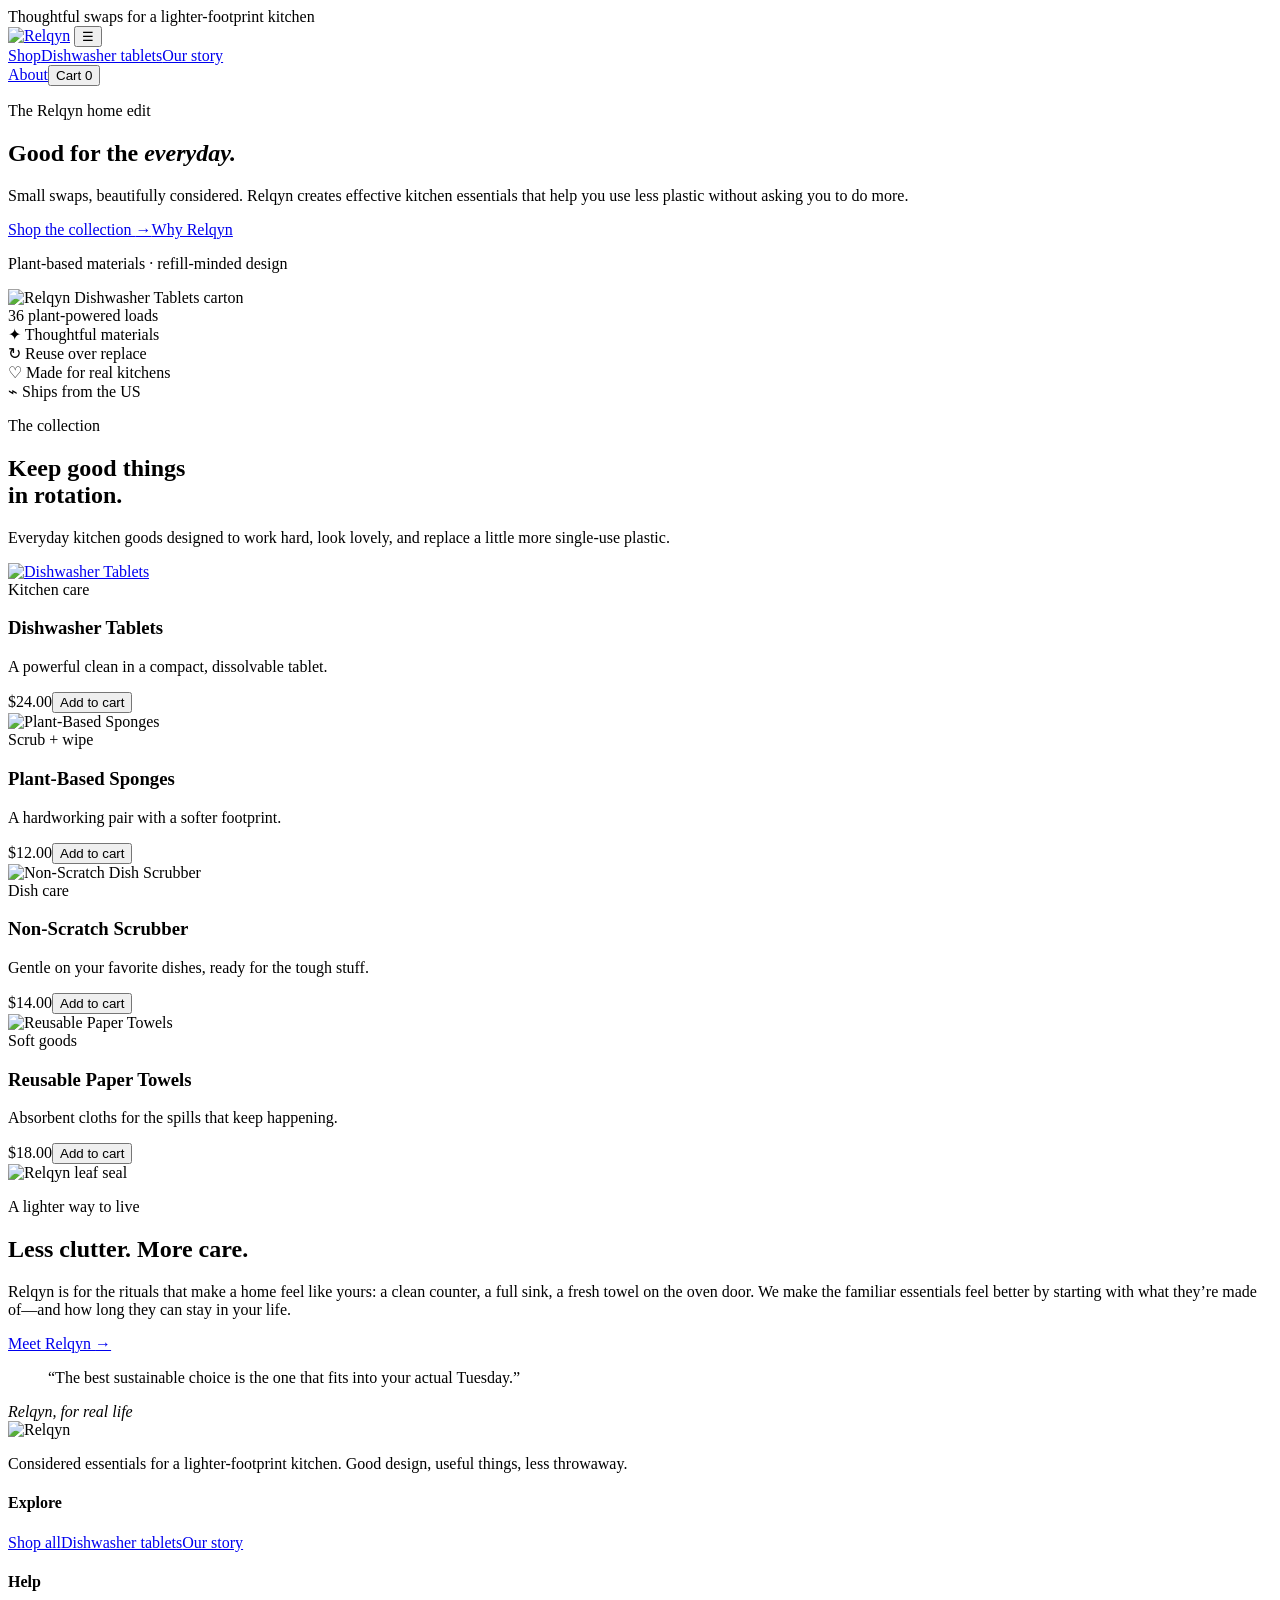
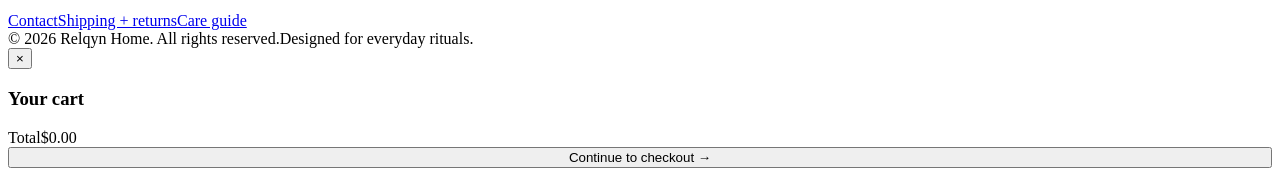
==== index.html @ 46c68b80 "Add index.html" ====
<!doctype html>
<html lang="en">
<head><meta charset="utf-8"><meta name="viewport" content="width=device-width, initial-scale=1"><title>Relqyn — a better clean for home</title><meta name="description" content="Relqyn makes considered, plastic-replacing essentials for the everyday kitchen."><link rel="stylesheet" href="styles.css"></head>
<body>
  <div class="utility">Thoughtful swaps for a lighter-footprint kitchen</div>
  <header class="site-header"><div class="container nav">
    <a href="index.html" aria-label="Relqyn home"><img class="brand-logo" src="assets/relqyn-lockup-horizontal.svg" alt="Relqyn"></a>
    <button class="menu-button" id="menu-button" aria-label="Open menu">☰</button>
    <nav class="nav-links" id="nav-links"><a href="index.html#shop">Shop</a><a href="products/dishwasher-tablets.html">Dishwasher tablets</a><a href="about.html">Our story</a></nav>
    <div class="nav-actions"><a class="nav-link-button" href="about.html">About</a><button class="cart-button cart-open" type="button">Cart <span class="cart-count">0</span></button></div>
  </div></header>
  <main>
    <section class="hero"><div class="container hero-grid"><div>
      <p class="eyebrow">The Relqyn home edit</p><h1>Good for the <em>everyday.</em></h1>
      <p class="hero-copy">Small swaps, beautifully considered. Relqyn creates effective kitchen essentials that help you use less plastic without asking you to do more.</p>
      <div class="button-row"><a class="button button-primary" href="#shop">Shop the collection <span>→</span></a><a class="button button-ghost" href="about.html">Why Relqyn</a></div>
      <p class="hero-note"><span></span> Plant-based materials · refill-minded design</p>
    </div><div class="hero-art"><img src="assets/dishwasher-tablets.svg" alt="Relqyn Dishwasher Tablets carton"><div class="floating-tag">36 plant-powered loads</div></div></div></section>
    <section class="strip"><div class="container strip-items"><div class="strip-item"><span class="strip-icon">✦</span> Thoughtful materials</div><div class="strip-item"><span class="strip-icon">↻</span> Reuse over replace</div><div class="strip-item"><span class="strip-icon">♡</span> Made for real kitchens</div><div class="strip-item"><span class="strip-icon">⌁</span> Ships from the US</div></div></section>
    <section class="section" id="shop"><div class="container"><div class="section-head"><div><p class="section-kicker">The collection</p><h2>Keep good things<br>in rotation.</h2></div><p class="section-intro">Everyday kitchen goods designed to work hard, look lovely, and replace a little more single-use plastic.</p></div>
      <div class="products-grid">
        <article class="product-card" data-product data-name="Dishwasher Tablets" data-price="24"><a class="product-image" href="products/dishwasher-tablets.html"><img src="assets/dishwasher-tablets.svg" alt="Dishwasher Tablets"></a><div class="product-info"><span class="product-type">Kitchen care</span><h3 class="product-name">Dishwasher Tablets</h3><p class="product-desc">A powerful clean in a compact, dissolvable tablet.</p><div class="product-bottom"><span class="price">$24.00</span><button class="add-button add-to-cart" type="button">Add to cart</button></div></div></article>
        <article class="product-card" data-product data-name="Plant-Based Sponges" data-price="12"><div class="product-image"><img src="assets/sponges.svg" alt="Plant-Based Sponges"></div><div class="product-info"><span class="product-type">Scrub + wipe</span><h3 class="product-name">Plant-Based Sponges</h3><p class="product-desc">A hardworking pair with a softer footprint.</p><div class="product-bottom"><span class="price">$12.00</span><button class="add-button add-to-cart" type="button">Add to cart</button></div></div></article>
        <article class="product-card" data-product data-name="Non-Scratch Dish Scrubber" data-price="14"><div class="product-image"><img src="assets/scrubber.svg" alt="Non-Scratch Dish Scrubber"></div><div class="product-info"><span class="product-type">Dish care</span><h3 class="product-name">Non-Scratch Scrubber</h3><p class="product-desc">Gentle on your favorite dishes, ready for the tough stuff.</p><div class="product-bottom"><span class="price">$14.00</span><button class="add-button add-to-cart" type="button">Add to cart</button></div></div></article>
        <article class="product-card" data-product data-name="Reusable Paper Towels" data-price="18"><div class="product-image"><img src="assets/towels.svg" alt="Reusable Paper Towels"></div><div class="product-info"><span class="product-type">Soft goods</span><h3 class="product-name">Reusable Paper Towels</h3><p class="product-desc">Absorbent cloths for the spills that keep happening.</p><div class="product-bottom"><span class="price">$18.00</span><button class="add-button add-to-cart" type="button">Add to cart</button></div></div></article>
      </div></div></section>
    <section class="story"><div class="story-grid"><div class="story-art"><img class="seal" src="assets/relqyn-leaf-seal.svg" alt="Relqyn leaf seal"></div><div class="story-copy"><p class="section-kicker">A lighter way to live</p><h2>Less clutter. More care.</h2><p>Relqyn is for the rituals that make a home feel like yours: a clean counter, a full sink, a fresh towel on the oven door. We make the familiar essentials feel better by starting with what they’re made of—and how long they can stay in your life.</p><div class="button-row"><a class="button button-light" href="about.html">Meet Relqyn <span>→</span></a></div></div></div></section>
    <section class="quote"><div class="container"><blockquote>“The best sustainable choice is the one that fits into your actual Tuesday.”</blockquote><cite>Relqyn, for real life</cite></div></section>
  </main>
  <footer class="site-footer"><div class="container"><div class="footer-grid"><div class="footer-brand"><img src="assets/relqyn-lockup-horizontal.svg" alt="Relqyn"><p>Considered essentials for a lighter-footprint kitchen. Good design, useful things, less throwaway.</p></div><div class="footer-links"><div><h4>Explore</h4><a href="#shop">Shop all</a><a href="products/dishwasher-tablets.html">Dishwasher tablets</a><a href="about.html">Our story</a></div><div><h4>Help</h4><a href="mailto:hello@relqyn.com">Contact</a><a href="#">Shipping + returns</a><a href="#">Care guide</a></div></div></div><div class="copyright"><span>© 2026 Relqyn Home. All rights reserved.</span><span>Designed for everyday rituals.</span></div></div></footer>
  <aside class="cart-drawer" id="cart-drawer" aria-label="Shopping cart"><button class="cart-close" type="button" aria-label="Close cart">×</button><h3>Your cart</h3><div class="cart-items" id="cart-items"></div><div class="cart-total"><span>Total</span><span id="cart-total">$0.00</span></div><button class="button button-primary" id="checkout" type="button" style="width:100%">Continue to checkout →</button></aside>
  <script src="script.js"></script>
</body></html>
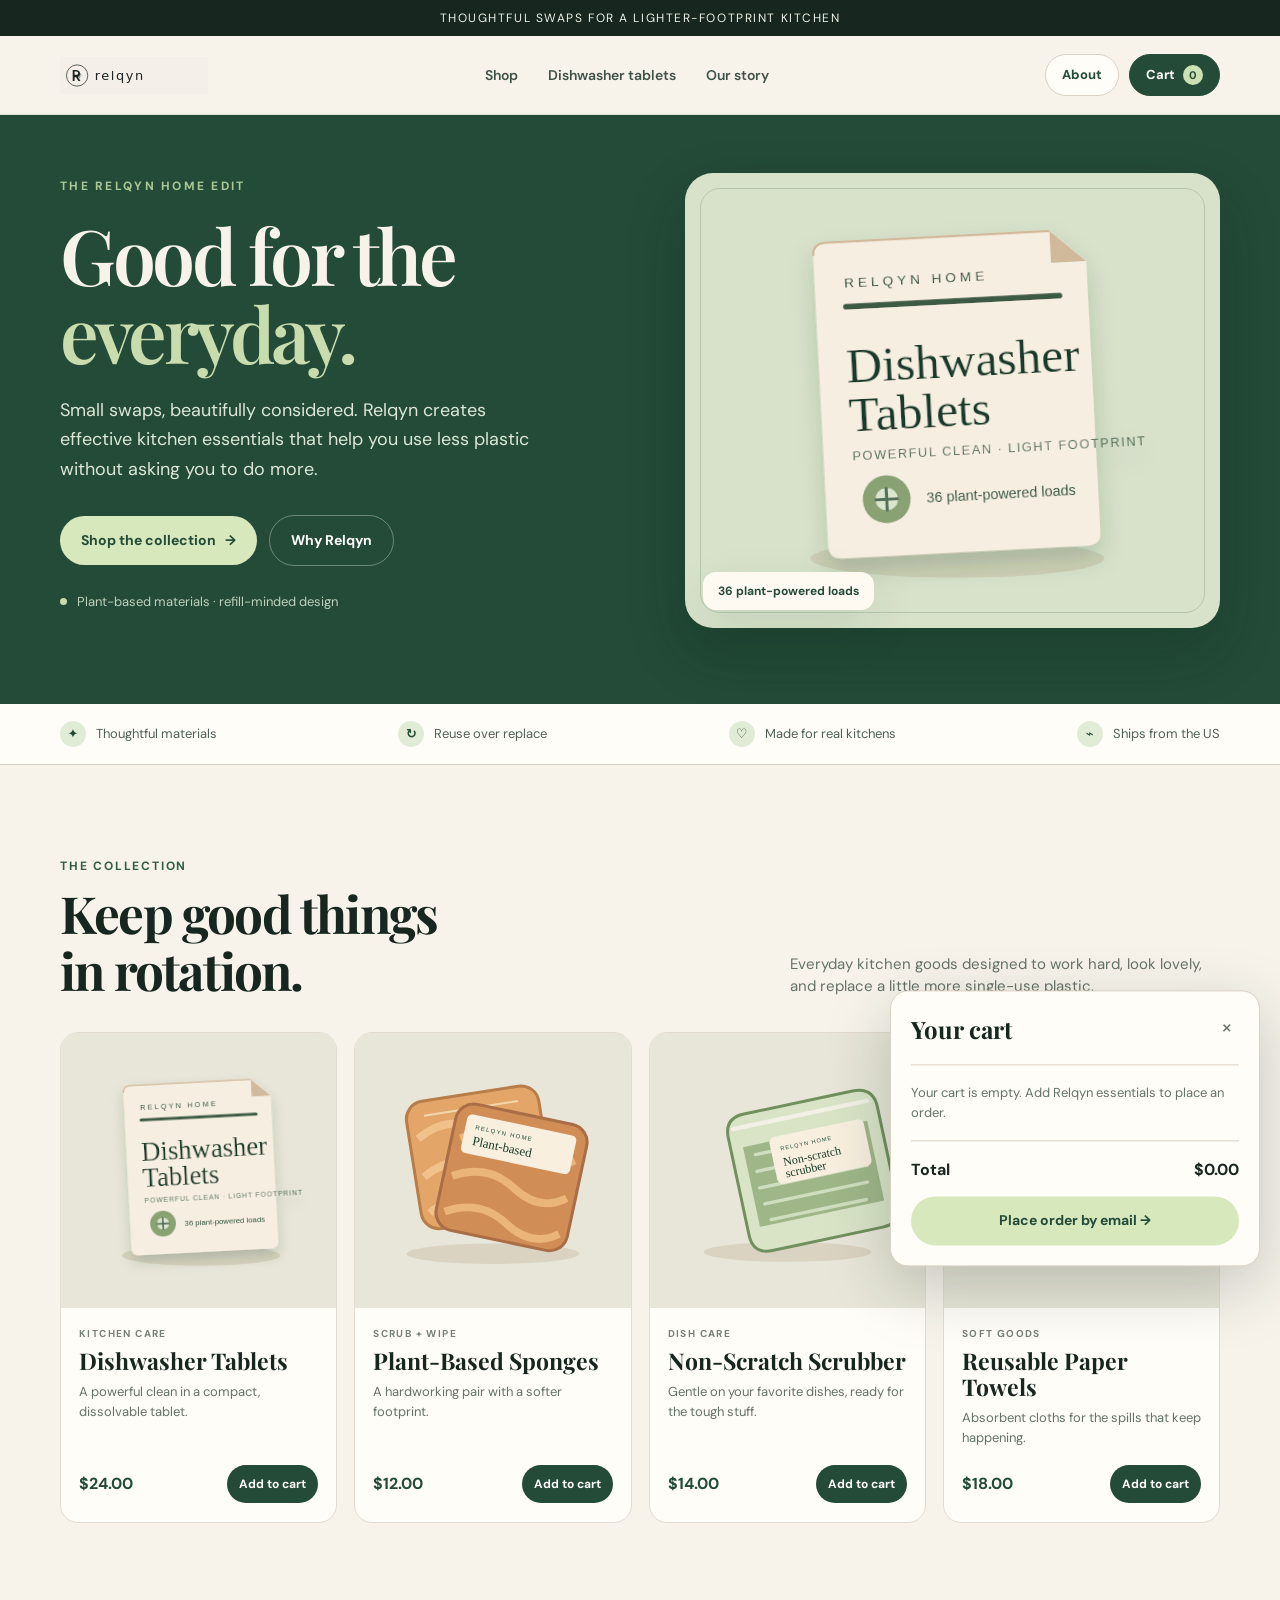
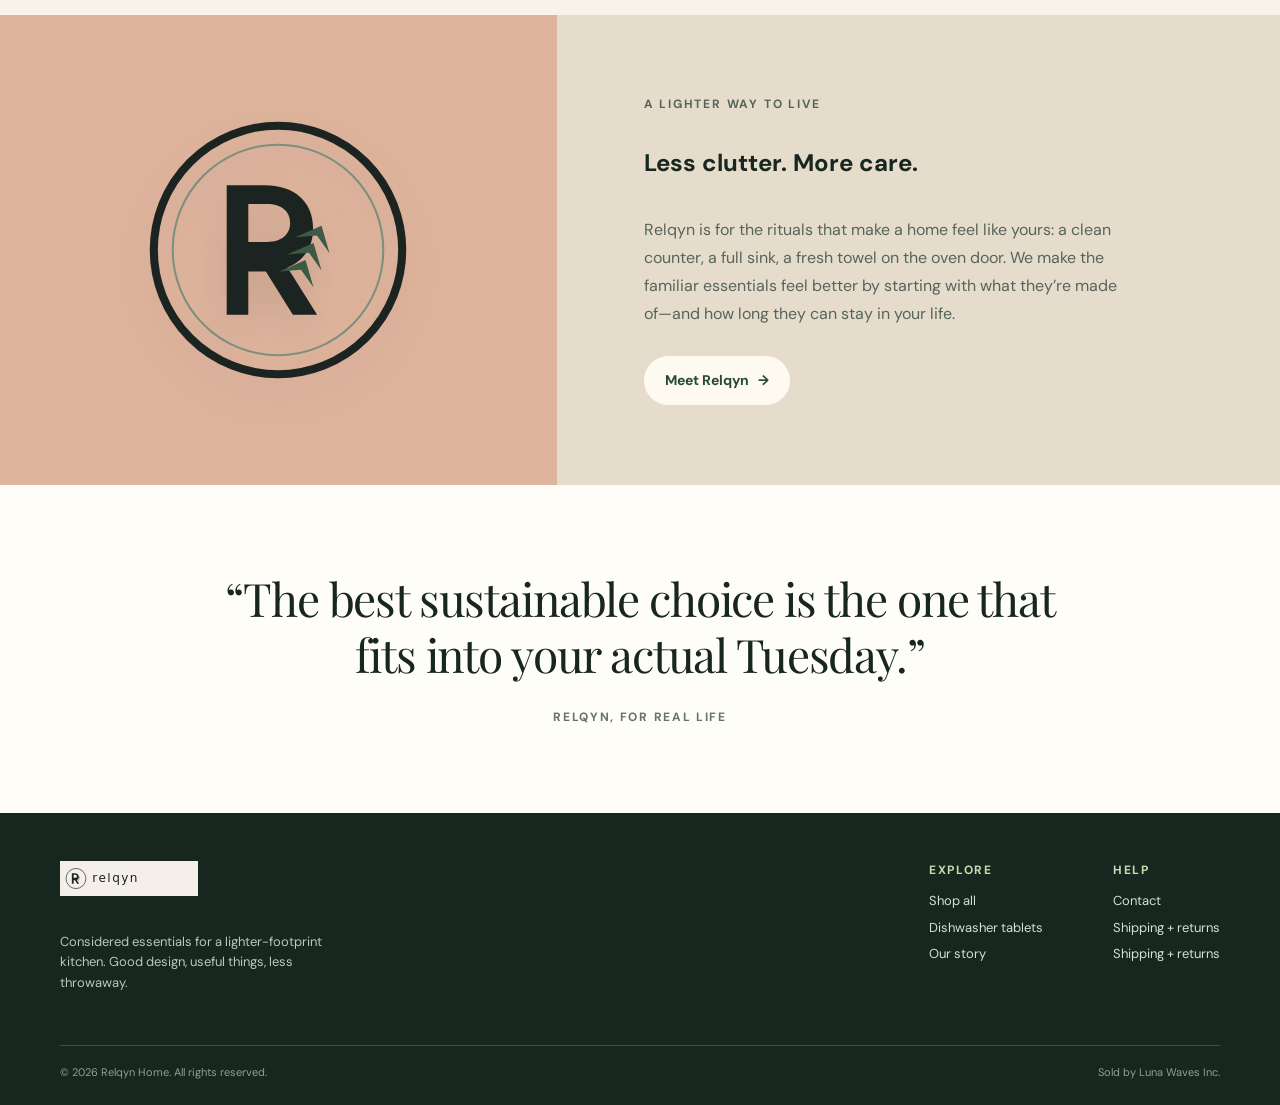
==== commit 1ffb17d9: "Harden Relqyn shop for legitimate sales specimen" ====
--- a/index.html
+++ b/index.html
@@ -27,7 +27,7 @@
     <section class="story"><div class="story-grid"><div class="story-art"><img class="seal" src="assets/relqyn-leaf-seal.svg" alt="Relqyn leaf seal"></div><div class="story-copy"><p class="section-kicker">A lighter way to live</p><h2>Less clutter. More care.</h2><p>Relqyn is for the rituals that make a home feel like yours: a clean counter, a full sink, a fresh towel on the oven door. We make the familiar essentials feel better by starting with what they’re made of—and how long they can stay in your life.</p><div class="button-row"><a class="button button-light" href="about.html">Meet Relqyn <span>→</span></a></div></div></div></section>
     <section class="quote"><div class="container"><blockquote>“The best sustainable choice is the one that fits into your actual Tuesday.”</blockquote><cite>Relqyn, for real life</cite></div></section>
   </main>
-  <footer class="site-footer"><div class="container"><div class="footer-grid"><div class="footer-brand"><img src="assets/relqyn-lockup-horizontal.svg" alt="Relqyn"><p>Considered essentials for a lighter-footprint kitchen. Good design, useful things, less throwaway.</p></div><div class="footer-links"><div><h4>Explore</h4><a href="#shop">Shop all</a><a href="products/dishwasher-tablets.html">Dishwasher tablets</a><a href="about.html">Our story</a></div><div><h4>Help</h4><a href="mailto:hello@relqyn.com">Contact</a><a href="#">Shipping + returns</a><a href="#">Care guide</a></div></div></div><div class="copyright"><span>© 2026 Relqyn Home. All rights reserved.</span><span>Designed for everyday rituals.</span></div></div></footer>
-  <aside class="cart-drawer" id="cart-drawer" aria-label="Shopping cart"><button class="cart-close" type="button" aria-label="Close cart">×</button><h3>Your cart</h3><div class="cart-items" id="cart-items"></div><div class="cart-total"><span>Total</span><span id="cart-total">$0.00</span></div><button class="button button-primary" id="checkout" type="button" style="width:100%">Continue to checkout →</button></aside>
+  <footer class="site-footer"><div class="container"><div class="footer-grid"><div class="footer-brand"><img src="assets/relqyn-lockup-horizontal.svg" alt="Relqyn"><p>Considered essentials for a lighter-footprint kitchen. Good design, useful things, less throwaway.</p></div><div class="footer-links"><div><h4>Explore</h4><a href="#shop">Shop all</a><a href="products/dishwasher-tablets.html">Dishwasher tablets</a><a href="about.html">Our story</a></div><div><h4>Help</h4><a href="mailto:hello@relqyn.com">Contact</a><a href="shipping.html">Shipping + returns</a><a href="shipping.html">Shipping + returns</a></div></div></div><div class="copyright"><span>© 2026 Relqyn Home. All rights reserved.</span><span>Sold by Luna Waves Inc.</span></div></div></footer>
+  <aside class="cart-drawer" id="cart-drawer" aria-label="Shopping cart"><button class="cart-close" type="button" aria-label="Close cart">×</button><h3>Your cart</h3><div class="cart-items" id="cart-items"></div><div class="cart-total"><span>Total</span><span id="cart-total">$0.00</span></div><button class="button button-primary" id="checkout" type="button" style="width:100%">Place order by email →</button></aside>
   <script src="script.js"></script>
 </body></html>
--- a/styles.css
+++ b/styles.css
@@ -0,0 +1,14 @@
+@import url('https://fonts.googleapis.com/css2?family=DM+Sans:wght@400;500;600;700&family=Playfair+Display:wght@500;600;700&display=swap');
+:root{--ink:#17271f;--forest:#234b37;--forest-2:#315e44;--moss:#79966b;--cream:#f7f3eb;--paper:#fffdf8;--clay:#dfb49d;--sand:#e8dcc9;--line:#d9d1c3;--muted:#657267;--shadow:0 20px 50px rgba(25,54,39,.11)}
+*{box-sizing:border-box}html{scroll-behavior:smooth}body{margin:0;background:var(--cream);color:var(--ink);font-family:'DM Sans',system-ui,sans-serif;line-height:1.5}a{color:inherit;text-decoration:none}button{font:inherit;cursor:pointer;border:0}.container{width:min(1160px,calc(100% - 40px));margin:0 auto}.utility{background:var(--ink);color:#ecf0e5;text-align:center;font-size:12px;letter-spacing:.13em;text-transform:uppercase;padding:9px 16px}.site-header{position:sticky;top:0;z-index:20;background:rgba(247,243,235,.95);backdrop-filter:blur(16px);border-bottom:1px solid rgba(36,75,55,.12)}.nav{height:78px;display:flex;align-items:center;justify-content:space-between;gap:24px}.brand-logo{width:148px;display:block}.nav-links{display:flex;align-items:center;gap:30px;color:#405148;font-size:14px;font-weight:600}.nav-links a:hover{color:var(--forest)}.nav-actions{display:flex;gap:10px;align-items:center}.nav-link-button,.cart-button{border:1px solid var(--line);background:var(--paper);border-radius:999px;padding:10px 16px;font-size:13px;font-weight:700;color:var(--forest)}.cart-button{background:var(--forest);color:#fff;border-color:var(--forest);display:inline-flex;gap:8px;align-items:center}.cart-count{background:#cbe0b3;color:var(--forest);border-radius:50%;min-width:20px;height:20px;display:grid;place-items:center;font-size:11px}.menu-button{display:none;background:none;font-size:24px;color:var(--forest)}
+.hero{padding:58px 0 76px;background:var(--forest);color:#f7f3eb;overflow:hidden}.hero-grid{display:grid;grid-template-columns:1.02fr .98fr;align-items:center;gap:68px}.eyebrow{font-size:12px;letter-spacing:.19em;text-transform:uppercase;color:#abc896;font-weight:700;margin:0 0 20px}.hero h1{font-family:'Playfair Display',Georgia,serif;font-size:clamp(46px,6vw,80px);line-height:1.02;letter-spacing:-.045em;margin:0 0 24px;font-weight:600}.hero h1 em{color:#c9dcae;font-style:normal}.hero-copy{font-size:18px;line-height:1.65;max-width:500px;color:#dce7d8;margin:0 0 30px}.button-row{display:flex;gap:12px;align-items:center;flex-wrap:wrap}.button{display:inline-flex;align-items:center;justify-content:center;gap:9px;padding:14px 21px;border-radius:999px;font-weight:700;font-size:14px;transition:transform .2s,box-shadow .2s,background .2s}.button:hover{transform:translateY(-2px);box-shadow:0 8px 18px rgba(0,0,0,.12)}.button-primary{background:#d7e8bd;color:var(--forest)}.button-light{background:#fffaf1;color:var(--forest)}.button-ghost{border:1px solid rgba(255,255,255,.34);color:#fff;background:transparent}.hero-note{display:flex;gap:10px;align-items:center;margin-top:26px;color:#c0d1bd;font-size:13px}.hero-note span{width:7px;height:7px;background:#c9dcae;border-radius:50%}.hero-art{position:relative;background:#d8e2cb;border-radius:28px;padding:20px;min-height:435px;display:grid;place-items:center;box-shadow:0 24px 60px rgba(7,31,20,.2)}.hero-art:before{content:'';position:absolute;inset:15px;border:1px solid rgba(35,75,55,.18);border-radius:20px}.hero-art img{width:100%;max-width:510px;position:relative}.floating-tag{position:absolute;left:18px;bottom:18px;background:#fffaf1;color:var(--forest);padding:10px 15px;border-radius:13px;font-size:12px;font-weight:700;box-shadow:var(--shadow)}
+.strip{background:var(--paper);border-bottom:1px solid var(--line);padding:17px 0}.strip-items{display:flex;justify-content:space-between;gap:18px;flex-wrap:wrap}.strip-item{display:flex;gap:10px;align-items:center;color:#506058;font-size:13px}.strip-icon{width:26px;height:26px;border-radius:50%;display:grid;place-items:center;background:#e1ecd6;color:var(--forest);font-weight:700}
+.section{padding:92px 0}.section-head{display:flex;justify-content:space-between;align-items:end;gap:24px;margin-bottom:34px}.section-kicker{color:var(--forest-2);font-size:12px;font-weight:700;letter-spacing:.15em;text-transform:uppercase;margin:0 0 10px}.section h2{font-family:'Playfair Display',Georgia,serif;font-size:clamp(34px,4vw,53px);line-height:1.1;letter-spacing:-.035em;margin:0;color:var(--ink)}.section-intro{max-width:430px;color:var(--muted);font-size:15px;margin:0}.text-link{color:var(--forest);font-size:14px;font-weight:700;border-bottom:1px solid #a9bca1;padding-bottom:4px}.products-grid{display:grid;grid-template-columns:repeat(4,1fr);gap:17px}.product-card{background:var(--paper);border:1px solid #e3dbcf;border-radius:18px;overflow:hidden;display:flex;flex-direction:column;min-width:0;transition:transform .25s,box-shadow .25s}.product-card:hover{transform:translateY(-5px);box-shadow:var(--shadow)}.product-image{background:#e7e6d8;aspect-ratio:1/1;padding:4px;display:grid;place-items:center}.product-image img{width:100%;height:100%;object-fit:contain}.product-info{padding:18px 18px 19px;display:flex;flex-direction:column;flex:1}.product-type{text-transform:uppercase;letter-spacing:.14em;font-size:10px;color:#778077;font-weight:700;margin-bottom:7px}.product-name{font-family:'Playfair Display',Georgia,serif;font-size:23px;line-height:1.12;margin:0 0 8px;color:var(--ink)}.product-desc{font-size:13px;color:var(--muted);line-height:1.55;margin:0 0 17px}.product-bottom{display:flex;justify-content:space-between;gap:9px;align-items:center;margin-top:auto}.price{font-weight:700;color:var(--forest);font-size:16px}.add-button{border-radius:999px;padding:10px 12px;background:var(--forest);color:#fff;font-weight:700;font-size:12px;white-space:nowrap}.add-button:hover{background:var(--forest-2)}
+.story{background:#e6dccb;padding:0}.story-grid{display:grid;grid-template-columns:.87fr 1.13fr;min-height:470px}.story-art{background:var(--clay);display:grid;place-items:center;overflow:hidden}.story-art .seal{width:min(62%,270px);filter:drop-shadow(0 18px 20px rgba(50,47,35,.13))}.story-copy{padding:76px 10% 76px 12%;display:flex;flex-direction:column;justify-content:center}.story-copy h2{max-width:470px;margin-bottom:19px}.story-copy p{color:#57645b;max-width:475px;line-height:1.75}.story-copy .button-row{margin-top:12px}
+.quote{padding:85px 0;background:var(--paper);text-align:center}.quote blockquote{font-family:'Playfair Display',Georgia,serif;font-size:clamp(27px,4vw,46px);line-height:1.22;max-width:850px;margin:0 auto 22px;letter-spacing:-.025em}.quote cite{font-size:12px;text-transform:uppercase;letter-spacing:.14em;font-style:normal;color:var(--muted);font-weight:700}
+.page-hero{background:var(--forest);color:#fff;padding:78px 0}.page-hero .eyebrow{color:#c9dcae}.page-hero h1{font-family:'Playfair Display',Georgia,serif;font-size:clamp(44px,6vw,72px);line-height:1.05;margin:0 0 15px;letter-spacing:-.045em}.page-hero p{max-width:580px;color:#d9e4d6;font-size:17px;margin:0}.detail{padding:70px 0}.detail-grid{display:grid;grid-template-columns:1fr 1fr;gap:70px;align-items:start}.detail-visual{background:#dce5d1;border-radius:24px;padding:24px;position:sticky;top:110px}.detail-visual img{display:block;width:100%}.detail-content .product-type{margin-top:6px}.detail-content h1{font-family:'Playfair Display',Georgia,serif;font-size:clamp(40px,5vw,64px);line-height:1.03;letter-spacing:-.045em;margin:0 0 16px}.detail-content .lead{font-size:18px;color:#59695d;line-height:1.65;margin:0 0 23px}.detail-price{font-size:26px;font-weight:700;color:var(--forest);margin:0 0 25px}.buy-box{background:var(--paper);border:1px solid var(--line);border-radius:16px;padding:19px;margin-bottom:29px}.buy-row{display:flex;gap:10px;align-items:center}.quantity{display:flex;border:1px solid var(--line);border-radius:999px;overflow:hidden;height:48px}.quantity button{width:40px;background:transparent;color:var(--forest);font-size:18px}.quantity input{width:39px;border:0;background:transparent;text-align:center;font-weight:700;color:var(--ink);font-size:15px}.buy-row .add-button{height:48px;flex:1;font-size:14px}.buy-note{margin:13px 0 0;color:var(--muted);font-size:12px}.detail-content h3{font-family:'Playfair Display',Georgia,serif;font-size:25px;margin:28px 0 9px}.check-list{padding:0;margin:0;list-style:none;display:grid;gap:12px}.check-list li{display:flex;gap:10px;color:#536158;font-size:14px}.check-list li:before{content:'✓';width:20px;height:20px;background:#dcebd0;border-radius:50%;display:grid;place-items:center;color:var(--forest);font-size:12px;font-weight:700;flex:0 0 auto}
+.about-grid{display:grid;grid-template-columns:1fr 1fr;gap:75px;align-items:center}.about-copy p{color:#5b695f;line-height:1.8}.about-panel{background:var(--forest);color:#f6f1e7;border-radius:22px;padding:40px;min-height:355px;display:flex;flex-direction:column;justify-content:space-between}.about-panel .seal{width:72px;height:72px;filter:brightness(0) invert(1);opacity:.9}.about-panel p{color:#dbe6d9;font-size:20px;line-height:1.45;font-family:'Playfair Display',Georgia,serif;margin:25px 0}.values{display:grid;grid-template-columns:repeat(3,1fr);gap:18px;margin-top:60px}.value-card{border-top:2px solid var(--forest);padding-top:16px}.value-card h3{font-family:'Playfair Display',Georgia,serif;font-size:22px;margin:0 0 6px}.value-card p{color:var(--muted);font-size:14px;margin:0;line-height:1.6}
+.site-footer{background:var(--ink);color:#e8efe3;padding:48px 0 24px}.footer-grid{display:flex;justify-content:space-between;gap:40px;align-items:start}.footer-brand{max-width:290px}.footer-brand img{width:138px;background:#f4efe8;margin-bottom:16px}.footer-brand p{color:#b9c8b9;font-size:13px;line-height:1.6}.footer-links{display:flex;gap:70px}.footer-links h4{margin:0 0 12px;font-size:12px;text-transform:uppercase;letter-spacing:.14em;color:#c9dcae}.footer-links a{display:block;font-size:13px;color:#d5dfd2;margin:7px 0}.copyright{border-top:1px solid #3c5145;margin-top:38px;padding-top:18px;color:#8fa093;font-size:11px;display:flex;justify-content:space-between;gap:12px}
+.cart-drawer{position:fixed;right:20px;bottom:20px;z-index:30;background:var(--paper);border:1px solid var(--line);box-shadow:0 20px 65px rgba(22,43,32,.22);border-radius:18px;width:min(370px,calc(100% - 40px));padding:20px;transform:translateY(140%);transition:transform .3s}.cart-drawer.open{transform:translateY(0)}.cart-drawer h3{margin:0;font-family:'Playfair Display',Georgia,serif;font-size:24px}.cart-close{float:right;background:none;font-size:21px;color:var(--muted)}.cart-items{margin:17px 0;border-top:1px solid var(--line);border-bottom:1px solid var(--line);padding:10px 0;max-height:180px;overflow:auto}.cart-item{display:flex;justify-content:space-between;gap:10px;padding:8px 0;font-size:13px}.cart-item small{display:block;color:var(--muted);margin-top:2px}.cart-total{display:flex;justify-content:space-between;font-weight:700;margin-bottom:14px}.empty-cart{color:var(--muted);font-size:13px;margin:8px 0}.toast{position:fixed;left:50%;bottom:22px;transform:translate(-50%,120px);background:var(--ink);color:#fff;padding:12px 18px;border-radius:999px;font-size:13px;z-index:40;transition:transform .3s}.toast.show{transform:translate(-50%,0)}
+@media (max-width:900px){.hero-grid,.detail-grid,.about-grid,.story-grid{grid-template-columns:1fr}.hero{padding-top:40px}.hero-art{min-height:330px}.products-grid{grid-template-columns:repeat(2,1fr)}.detail-visual{position:static;max-width:620px;margin:auto}.story-art{min-height:300px}.story-copy{padding:55px 8%}.about-panel{min-height:290px}.nav-links{gap:16px}.footer-links{gap:35px}}
+@media (max-width:620px){.container{width:min(100% - 28px,1160px)}.utility{font-size:10px;letter-spacing:.09em}.nav{height:68px}.brand-logo{width:128px}.menu-button{display:block}.nav-links{display:none;position:absolute;top:68px;left:0;right:0;background:var(--cream);border-bottom:1px solid var(--line);padding:15px 18px;flex-direction:column;align-items:flex-start;gap:14px}.nav-links.open{display:flex}.nav-actions .nav-link-button{display:none}.hero h1{font-size:49px}.hero-copy{font-size:16px}.hero-art{min-height:280px}.strip-items{display:grid;grid-template-columns:1fr 1fr}.strip-item{font-size:12px}.section{padding:64px 0}.section-head{display:block}.section-intro{margin-top:15px}.products-grid{gap:10px}.product-info{padding:14px 12px}.product-name{font-size:19px}.product-desc{font-size:12px}.product-bottom{align-items:flex-start;flex-direction:column;gap:9px}.add-button{width:100%}.footer-grid,.footer-links{flex-direction:column;gap:28px}.footer-links{display:flex}.copyright{display:block}.copyright span{display:block;margin-top:6px}.detail{padding:42px 0}.detail-grid{gap:35px}.detail-content h1{font-size:45px}.buy-row{align-items:stretch}.quantity{height:48px}.about-grid{gap:35px}.values{grid-template-columns:1fr;gap:27px;margin-top:38px}}
